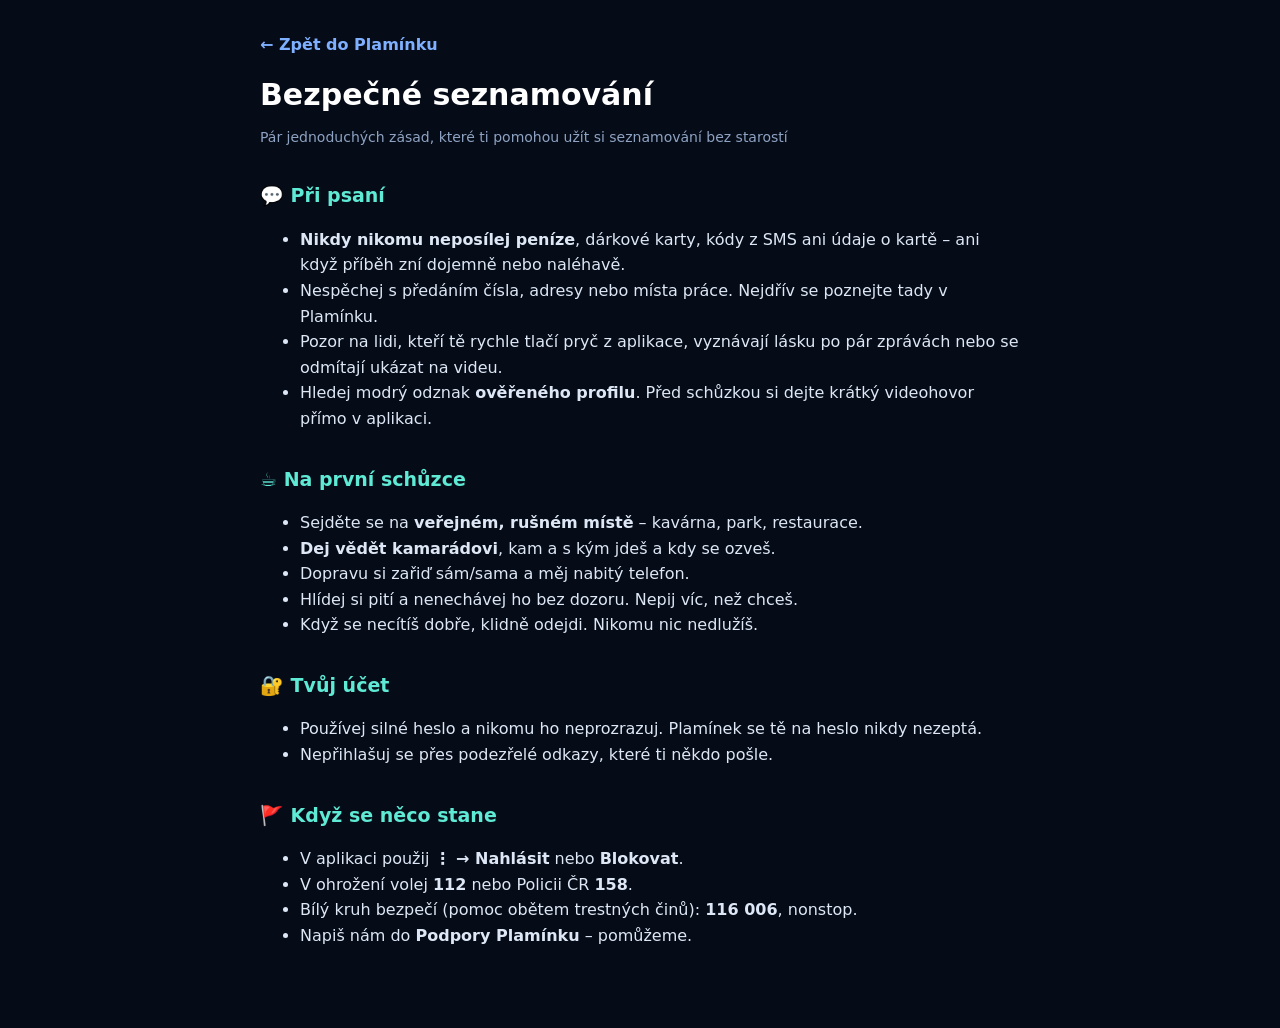
==== web/bezpecnost.html @ 6965e918 "Právní a informační sekce: O aplikaci, podmínky v1.1 (DSA, coiny, moderace, odvolání), pravidla komu" ====
<!doctype html>
<html lang="cs">
<head>
<meta charset="utf-8">
<meta name="viewport" content="width=device-width, initial-scale=1">
<meta name="theme-color" content="#060B18">
<title>Bezpečné seznamování – Plamínek</title>
<link rel="icon" href="icon.svg" type="image/svg+xml">
<style>
  body { margin: 0; background: #060B18; color: #DDE7F5; font: 16px/1.6 system-ui, -apple-system, 'Segoe UI', sans-serif; }
  main { max-width: 760px; margin: 0 auto; padding: 32px 22px 64px; }
  h1 { color: #fff; font-size: 30px; line-height: 1.15; margin: 0 0 6px; }
  h2 { color: #5EEAD4; font-size: 19px; margin: 32px 0 8px; }
  a { color: #7FB0FF; }
  .muted { color: #8EA3C2; font-size: 14px; }
  .box { border: 1px solid #1E3560; background: #0C1528; border-radius: 16px; padding: 14px 18px; }
  .back { display: inline-block; margin-bottom: 20px; font-weight: 600; text-decoration: none; }
  table { width: 100%; border-collapse: collapse; font-size: 14px; }
  th, td { text-align: left; vertical-align: top; padding: 8px; border-bottom: 1px solid #1E3560; }
  th { color: #fff; }
  nav.toc a { display: block; padding: 2px 0; }
</style>
</head>
<body>
<main>
<a class="back" href="./">← Zpět do Plamínku</a>
<h1>Bezpečné seznamování</h1>
<p class="muted">Pár jednoduchých zásad, které ti pomohou užít si seznamování bez starostí</p>

<h2>💬 Při psaní</h2>
<ul><li><b>Nikdy nikomu neposílej peníze</b>, dárkové karty, kódy z SMS ani údaje o kartě – ani když příběh zní dojemně nebo naléhavě.</li>
<li>Nespěchej s předáním čísla, adresy nebo místa práce. Nejdřív se poznejte tady v Plamínku.</li>
<li>Pozor na lidi, kteří tě rychle tlačí pryč z aplikace, vyznávají lásku po pár zprávách nebo se odmítají ukázat na videu.</li>
<li>Hledej modrý odznak <b>ověřeného profilu</b>. Před schůzkou si dejte krátký videohovor přímo v aplikaci.</li></ul>

<h2>☕ Na první schůzce</h2>
<ul><li>Sejděte se na <b>veřejném, rušném místě</b> – kavárna, park, restaurace.</li>
<li><b>Dej vědět kamarádovi</b>, kam a s kým jdeš a kdy se ozveš.</li>
<li>Dopravu si zařiď sám/sama a měj nabitý telefon.</li>
<li>Hlídej si pití a nenechávej ho bez dozoru. Nepij víc, než chceš.</li>
<li>Když se necítíš dobře, klidně odejdi. Nikomu nic nedlužíš.</li></ul>

<h2>🔐 Tvůj účet</h2>
<ul><li>Používej silné heslo a nikomu ho neprozrazuj. Plamínek se tě na heslo nikdy nezeptá.</li>
<li>Nepřihlašuj se přes podezřelé odkazy, které ti někdo pošle.</li></ul>

<h2>🚩 Když se něco stane</h2>
<ul><li>V aplikaci použij <b>⋮ → Nahlásit</b> nebo <b>Blokovat</b>.</li>
<li>V ohrožení volej <b>112</b> nebo Policii ČR <b>158</b>.</li>
<li>Bílý kruh bezpečí (pomoc obětem trestných činů): <b>116 006</b>, nonstop.</li>
<li>Napiš nám do <b>Podpory Plamínku</b> – pomůžeme.</li></ul>
</main>
</body>
</html>
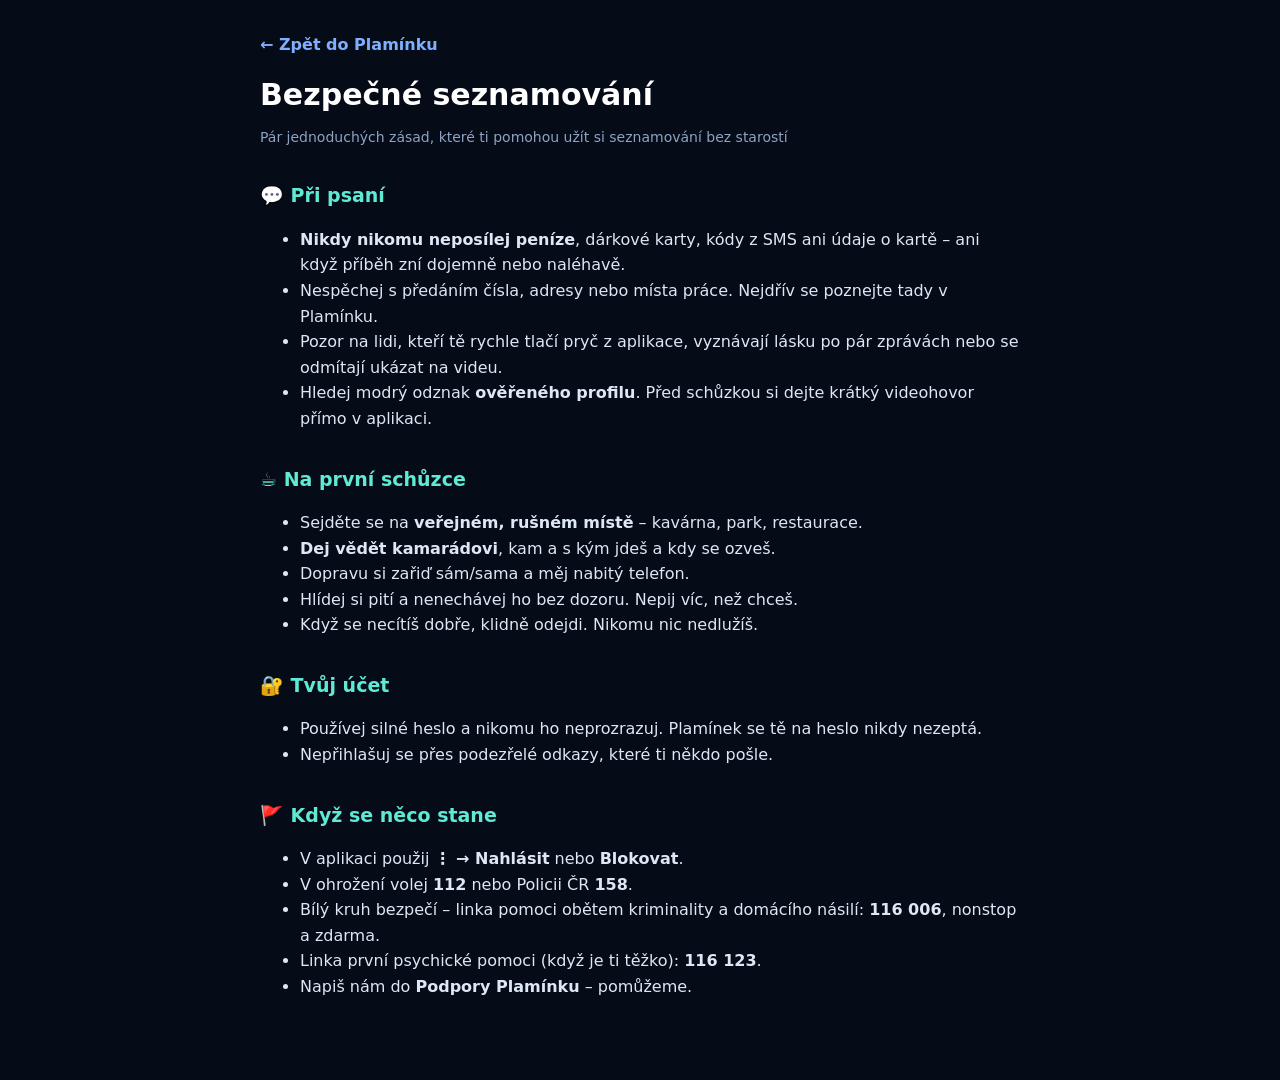
==== commit 261c90b9: "Bezpečné seznamování: doplněna linka 116 123 Co-Authored-By: Claude Opus 5.5 <noreply@anthropic.com>" ====
--- a/web/bezpecnost.html
+++ b/web/bezpecnost.html
@@ -47,7 +47,8 @@
 <h2>🚩 Když se něco stane</h2>
 <ul><li>V aplikaci použij <b>⋮ → Nahlásit</b> nebo <b>Blokovat</b>.</li>
 <li>V ohrožení volej <b>112</b> nebo Policii ČR <b>158</b>.</li>
-<li>Bílý kruh bezpečí (pomoc obětem trestných činů): <b>116 006</b>, nonstop.</li>
+<li>Bílý kruh bezpečí – linka pomoci obětem kriminality a domácího násilí: <b>116 006</b>, nonstop a zdarma.</li>
+<li>Linka první psychické pomoci (když je ti těžko): <b>116 123</b>.</li>
 <li>Napiš nám do <b>Podpory Plamínku</b> – pomůžeme.</li></ul>
 </main>
 </body>
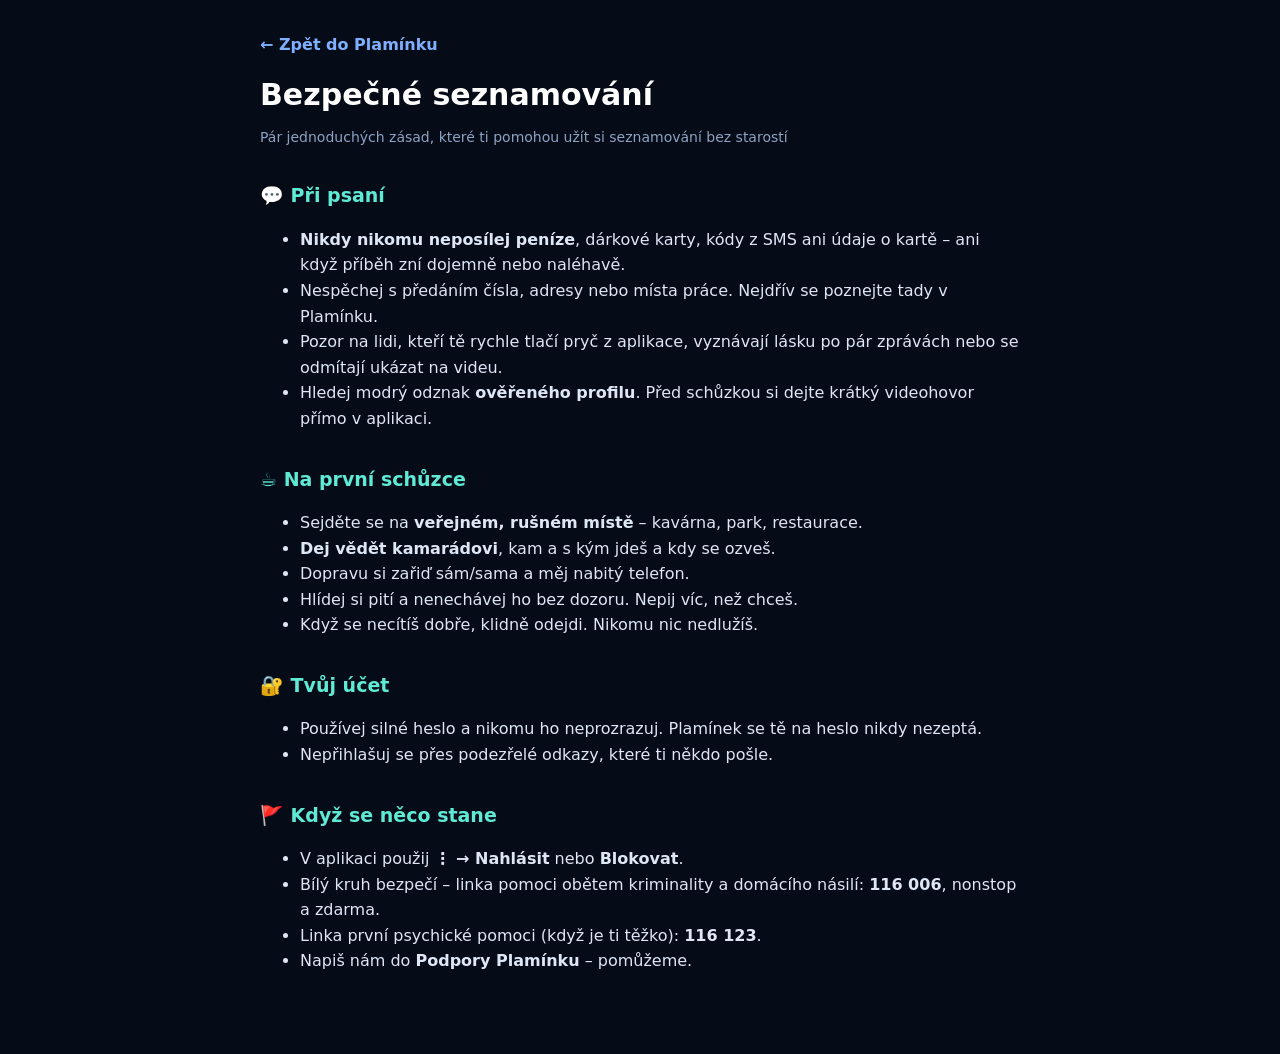
==== commit f9c1f8d8: "Bezpečnostní stránky bez 112/158 Co-Authored-By: Claude Opus 5.5 <noreply@anthropic.com> Claude-Sess" ====
--- a/web/bezpecnost.html
+++ b/web/bezpecnost.html
@@ -46,7 +46,6 @@
 
 <h2>🚩 Když se něco stane</h2>
 <ul><li>V aplikaci použij <b>⋮ → Nahlásit</b> nebo <b>Blokovat</b>.</li>
-<li>V ohrožení volej <b>112</b> nebo Policii ČR <b>158</b>.</li>
 <li>Bílý kruh bezpečí – linka pomoci obětem kriminality a domácího násilí: <b>116 006</b>, nonstop a zdarma.</li>
 <li>Linka první psychické pomoci (když je ti těžko): <b>116 123</b>.</li>
 <li>Napiš nám do <b>Podpory Plamínku</b> – pomůžeme.</li></ul>
